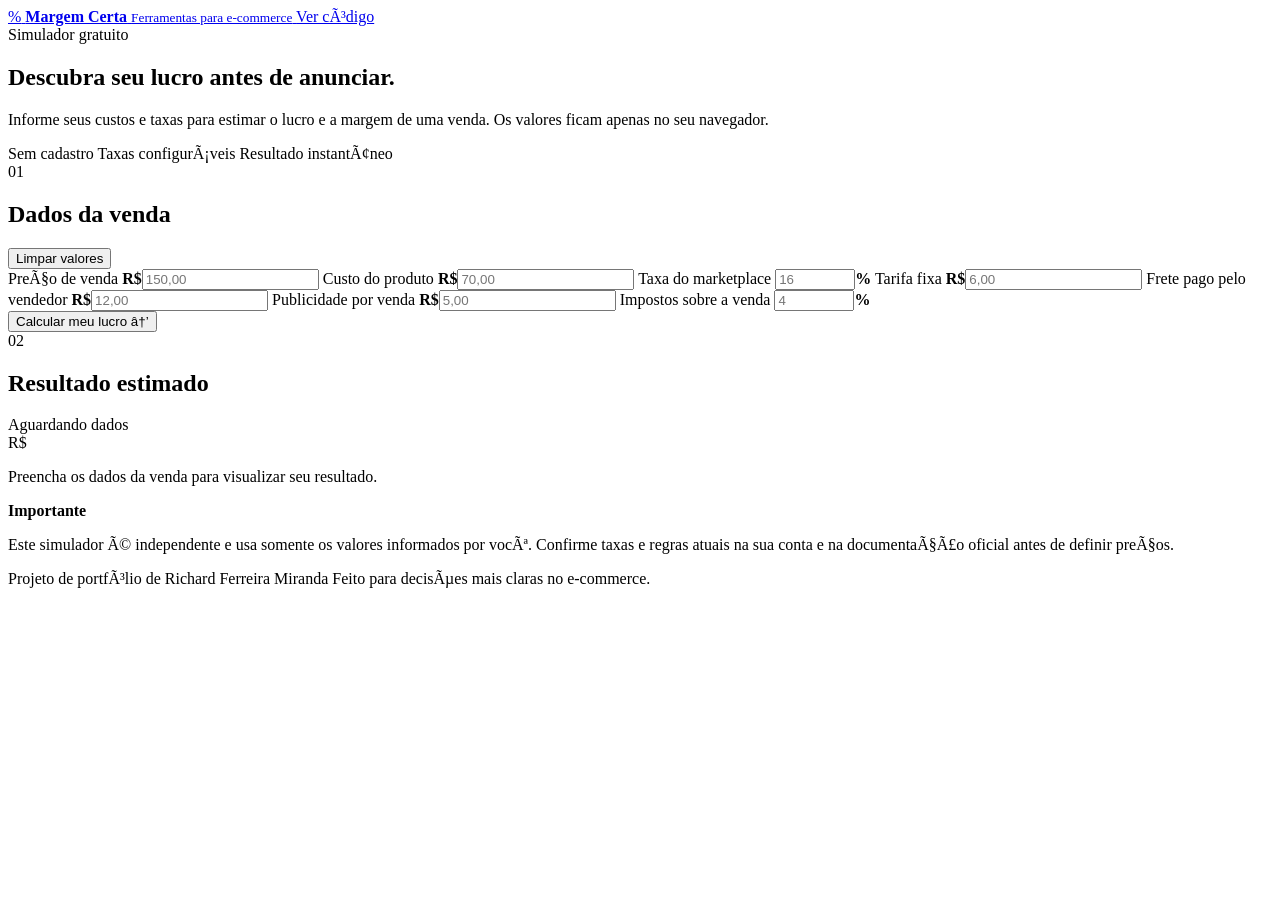
==== index.html @ 70ba0a5f "adiciona index.html" ====
<!doctype html>
<html lang="pt-BR">
  <head>
    <meta charset="utf-8">
    <meta name="viewport" content="width=device-width, initial-scale=1">
    <meta name="description" content="Simule custos, lucro e margem de vendas em marketplaces com taxas configurÃ¡veis.">
    <meta name="theme-color" content="#102a43">
    <title>Calculadora de Lucro para E-commerce</title>
    <link rel="stylesheet" href="assets/styles.css">
  </head>
  <body>
    <header class="site-header">
      <a class="brand" href="./" aria-label="InÃ­cio da Calculadora E-commerce">
        <span class="brand-mark" aria-hidden="true">%</span>
        <span>
          <strong>Margem Certa</strong>
          <small>Ferramentas para e-commerce</small>
        </span>
      </a>
      <a class="github-link" href="https://github.com/richardferreiramiranda/portfolio-automacao-ecommerce" target="_blank" rel="noreferrer">Ver cÃ³digo</a>
    </header>

    <main>
      <section class="hero">
        <div class="eyebrow">Simulador gratuito</div>
        <h1>Descubra seu lucro <span>antes de anunciar.</span></h1>
        <p>Informe seus custos e taxas para estimar o lucro e a margem de uma venda. Os valores ficam apenas no seu navegador.</p>
        <div class="trust-row" aria-label="CaracterÃ­sticas">
          <span>Sem cadastro</span>
          <span>Taxas configurÃ¡veis</span>
          <span>Resultado instantÃ¢neo</span>
        </div>
      </section>

      <section class="calculator-shell" aria-labelledby="titulo-calculadora">
        <form id="calculator-form" class="calculator-form">
          <div class="section-heading">
            <div>
              <span class="step">01</span>
              <h2 id="titulo-calculadora">Dados da venda</h2>
            </div>
            <button class="text-button" id="reset-button" type="reset">Limpar valores</button>
          </div>

          <div class="field-grid">
            <label class="field featured-field">
              <span>PreÃ§o de venda</span>
              <span class="money-input"><b>R$</b><input id="preco-venda" name="precoVenda" type="number" min="0.01" step="0.01" inputmode="decimal" placeholder="150,00" required></span>
            </label>
            <label class="field">
              <span>Custo do produto</span>
              <span class="money-input"><b>R$</b><input id="custo-produto" name="custoProduto" type="number" min="0" step="0.01" inputmode="decimal" placeholder="70,00" required></span>
            </label>
            <label class="field">
              <span>Taxa do marketplace</span>
              <span class="suffix-input"><input id="taxa-percentual" name="taxaPercentual" type="number" min="0" max="100" step="0.01" inputmode="decimal" placeholder="16"><b>%</b></span>
            </label>
            <label class="field">
              <span>Tarifa fixa</span>
              <span class="money-input"><b>R$</b><input id="tarifa-fixa" name="tarifaFixa" type="number" min="0" step="0.01" inputmode="decimal" placeholder="6,00"></span>
            </label>
            <label class="field">
              <span>Frete pago pelo vendedor</span>
              <span class="money-input"><b>R$</b><input id="frete" name="frete" type="number" min="0" step="0.01" inputmode="decimal" placeholder="12,00"></span>
            </label>
            <label class="field">
              <span>Publicidade por venda</span>
              <span class="money-input"><b>R$</b><input id="publicidade" name="publicidade" type="number" min="0" step="0.01" inputmode="decimal" placeholder="5,00"></span>
            </label>
            <label class="field">
              <span>Impostos sobre a venda</span>
              <span class="suffix-input"><input id="impostos-percentual" name="impostosPercentual" type="number" min="0" max="100" step="0.01" inputmode="decimal" placeholder="4"><b>%</b></span>
            </label>
          </div>

          <p id="form-error" class="form-error" role="alert" hidden></p>
          <button class="primary-button" type="submit">Calcular meu lucro <span aria-hidden="true">â†’</span></button>
        </form>

        <aside class="result-panel" aria-labelledby="titulo-resultado">
          <div class="section-heading result-heading">
            <div>
              <span class="step light">02</span>
              <h2 id="titulo-resultado">Resultado estimado</h2>
            </div>
            <span id="result-status" class="status neutral">Aguardando dados</span>
          </div>

          <div id="empty-result" class="empty-result">
            <span class="empty-symbol" aria-hidden="true">R$</span>
            <p>Preencha os dados da venda para visualizar seu resultado.</p>
          </div>

          <div id="result-content" class="result-content" aria-live="polite" hidden>
            <div class="profit-card">
              <span>Lucro estimado</span>
              <strong id="lucro-resultado">R$ 0,00</strong>
              <small id="mensagem-resultado">Resultado apÃ³s todos os custos informados</small>
            </div>

            <div class="margin-block">
              <div>
                <span>Margem sobre a venda</span>
                <strong id="margem-resultado">0,00%</strong>
              </div>
              <div class="meter" aria-hidden="true"><span id="margin-meter"></span></div>
            </div>

            <dl class="breakdown">
              <div><dt>PreÃ§o de venda</dt><dd id="venda-resultado">R$ 0,00</dd></div>
              <div><dt>Taxas e impostos</dt><dd id="taxas-resultado">âˆ’ R$ 0,00</dd></div>
              <div><dt>Custos operacionais</dt><dd id="custos-resultado">âˆ’ R$ 0,00</dd></div>
              <div class="total-line"><dt>Custo total</dt><dd id="total-resultado">R$ 0,00</dd></div>
            </dl>

            <button id="share-button" class="share-button" type="button">Copiar link desta simulaÃ§Ã£o</button>
            <p id="share-feedback" class="share-feedback" aria-live="polite"></p>
          </div>
        </aside>
      </section>

      <section class="notice">
        <strong>Importante</strong>
        <p>Este simulador Ã© independente e usa somente os valores informados por vocÃª. Confirme taxas e regras atuais na sua conta e na documentaÃ§Ã£o oficial antes de definir preÃ§os.</p>
      </section>
    </main>

    <footer>
      <span>Projeto de portfÃ³lio de Richard Ferreira Miranda</span>
      <span>Feito para decisÃµes mais claras no e-commerce.</span>
    </footer>

    <script src="assets/app.js"></script>
  </body>
</html>
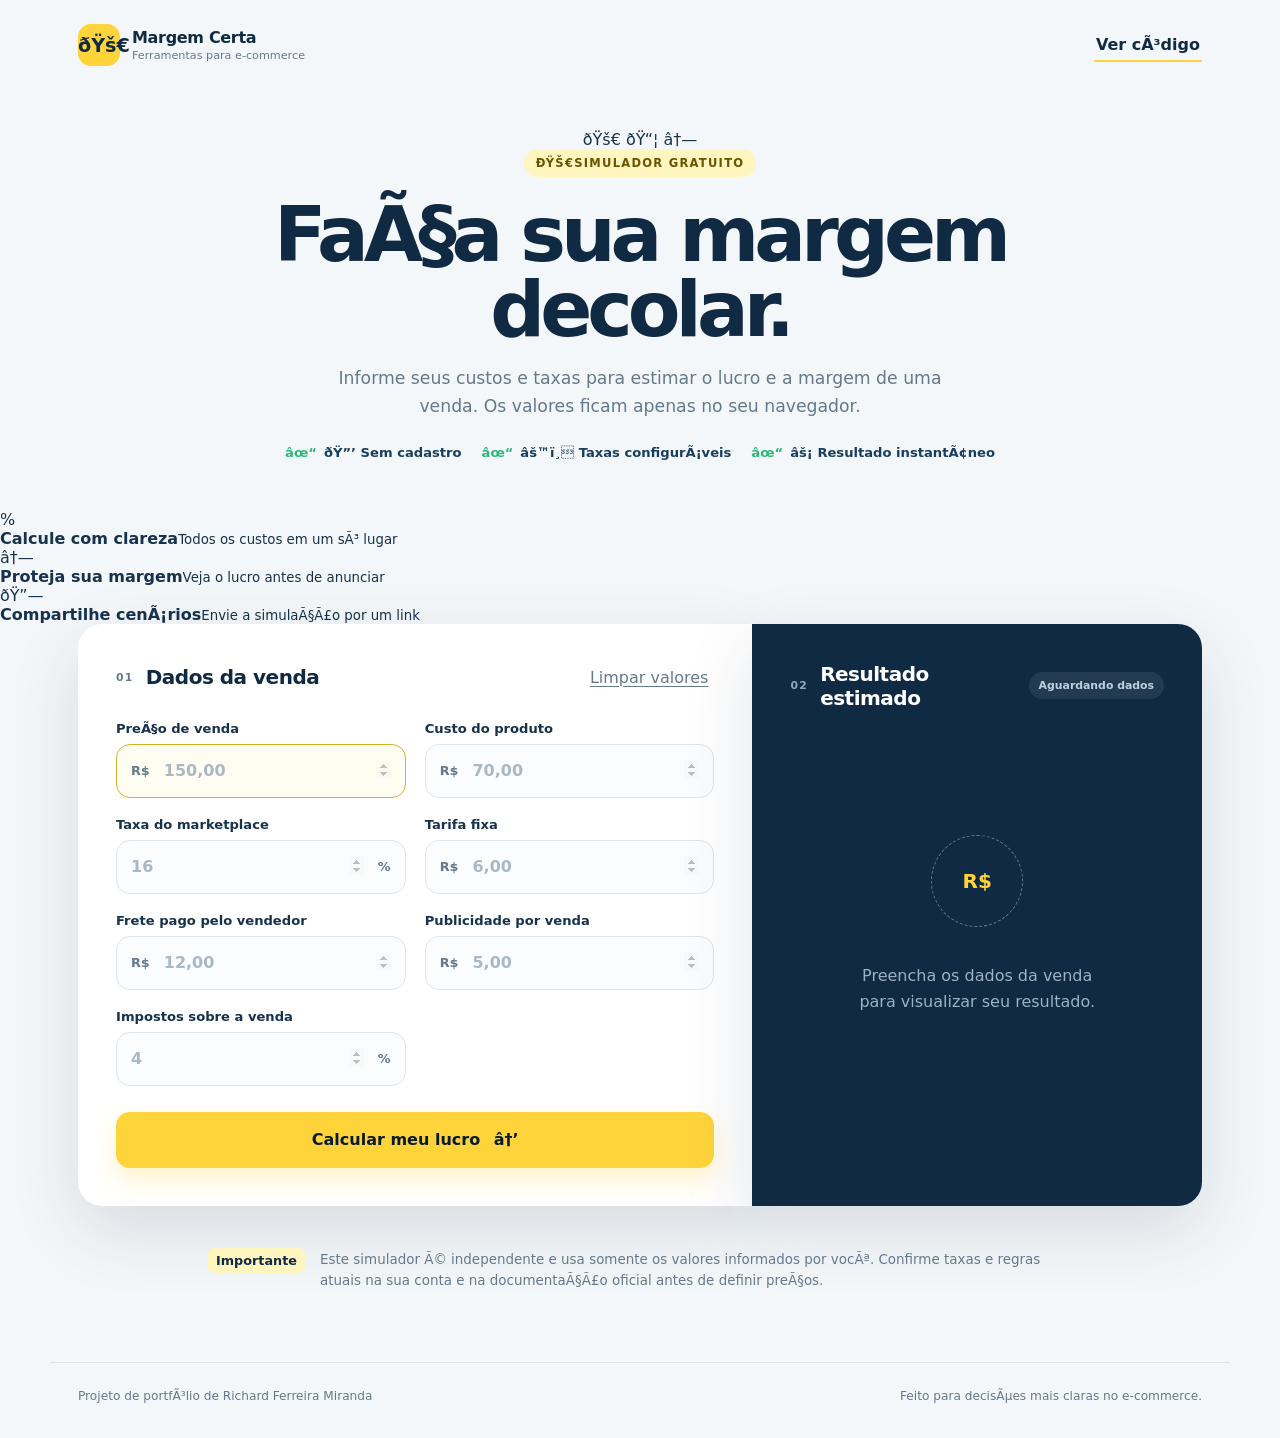
==== commit 1db20f97: "adiciona identidade visual com foguetes" ====
--- a/index.html
+++ b/index.html
@@ -11,7 +11,7 @@
   <body>
     <header class="site-header">
       <a class="brand" href="./" aria-label="InÃ­cio da Calculadora E-commerce">
-        <span class="brand-mark" aria-hidden="true">%</span>
+        <span class="brand-mark" aria-hidden="true"><span>ðŸš€</span></span>
         <span>
           <strong>Margem Certa</strong>
           <small>Ferramentas para e-commerce</small>
@@ -22,14 +22,36 @@
 
     <main>
       <section class="hero">
-        <div class="eyebrow">Simulador gratuito</div>
-        <h1>Descubra seu lucro <span>antes de anunciar.</span></h1>
+        <div class="hero-icons" aria-hidden="true">
+          <span class="hero-icon rocket-icon">ðŸš€</span>
+          <span class="hero-icon parcel-icon">ðŸ“¦</span>
+          <span class="hero-icon chart-icon">â†—</span>
+          <span class="orbit orbit-one"></span>
+          <span class="orbit orbit-two"></span>
+        </div>
+        <div class="eyebrow"><span aria-hidden="true">ðŸš€</span> Simulador gratuito</div>
+        <h1>FaÃ§a sua margem <span>decolar.</span></h1>
         <p>Informe seus custos e taxas para estimar o lucro e a margem de uma venda. Os valores ficam apenas no seu navegador.</p>
         <div class="trust-row" aria-label="CaracterÃ­sticas">
-          <span>Sem cadastro</span>
-          <span>Taxas configurÃ¡veis</span>
-          <span>Resultado instantÃ¢neo</span>
+          <span><b aria-hidden="true">ðŸ”’</b> Sem cadastro</span>
+          <span><b aria-hidden="true">âš™ï¸</b> Taxas configurÃ¡veis</span>
+          <span><b aria-hidden="true">âš¡</b> Resultado instantÃ¢neo</span>
         </div>
+      </section>
+
+      <section class="feature-strip" aria-label="BenefÃ­cios da calculadora">
+        <article>
+          <span class="feature-icon calculator-icon" aria-hidden="true">%</span>
+          <div><strong>Calcule com clareza</strong><small>Todos os custos em um sÃ³ lugar</small></div>
+        </article>
+        <article>
+          <span class="feature-icon growth-icon" aria-hidden="true">â†—</span>
+          <div><strong>Proteja sua margem</strong><small>Veja o lucro antes de anunciar</small></div>
+        </article>
+        <article>
+          <span class="feature-icon share-icon" aria-hidden="true">ðŸ”—</span>
+          <div><strong>Compartilhe cenÃ¡rios</strong><small>Envie a simulaÃ§Ã£o por um link</small></div>
+        </article>
       </section>
 
       <section class="calculator-shell" aria-labelledby="titulo-calculadora">
--- a/assets/styles.css
+++ b/assets/styles.css
@@ -0,0 +1,155 @@
+:root {
+  --navy: #102a43;
+  --navy-deep: #071b2e;
+  --navy-soft: #183f5f;
+  --yellow: #ffd43b;
+  --yellow-soft: #fff5bf;
+  --green: #2fb67b;
+  --red: #f26b6b;
+  --ink: #17324d;
+  --muted: #65798c;
+  --line: #dce5ec;
+  --surface: #ffffff;
+  --canvas: #f4f7f9;
+  --radius-lg: 24px;
+  --radius-md: 14px;
+  --shadow: 0 24px 70px rgba(16, 42, 67, 0.13);
+  font-family: Inter, ui-sans-serif, system-ui, -apple-system, BlinkMacSystemFont, "Segoe UI", sans-serif;
+  color: var(--ink);
+  background: var(--canvas);
+  font-synthesis: none;
+}
+
+* { box-sizing: border-box; }
+
+body { margin: 0; min-width: 320px; background: var(--canvas); }
+
+button, input { font: inherit; }
+
+button, a { -webkit-tap-highlight-color: transparent; }
+
+.site-header {
+  max-width: 1180px;
+  margin: 0 auto;
+  padding: 24px 28px;
+  display: flex;
+  align-items: center;
+  justify-content: space-between;
+}
+
+.brand { color: var(--navy); text-decoration: none; display: flex; align-items: center; gap: 12px; }
+.brand-mark { width: 42px; height: 42px; display: grid; place-items: center; border-radius: 13px; background: var(--yellow); font-weight: 900; font-size: 1.2rem; }
+.brand strong, .brand small { display: block; }
+.brand strong { font-size: 1rem; letter-spacing: -0.02em; }
+.brand small { color: var(--muted); margin-top: 2px; font-size: 0.7rem; }
+.github-link { color: var(--navy); text-decoration: none; font-weight: 750; border-bottom: 2px solid var(--yellow); padding: 6px 2px; }
+
+main { overflow: hidden; }
+
+.hero { max-width: 860px; margin: 40px auto 50px; padding: 0 28px; text-align: center; }
+.eyebrow { display: inline-flex; padding: 7px 12px; border-radius: 999px; background: var(--yellow-soft); color: #6b5400; text-transform: uppercase; letter-spacing: 0.11em; font-size: 0.72rem; font-weight: 850; }
+.hero h1 { margin: 20px auto 16px; max-width: 780px; color: var(--navy); font-size: clamp(2.35rem, 6vw, 4.8rem); line-height: 0.98; letter-spacing: -0.065em; }
+.hero h1 span { position: relative; white-space: nowrap; }
+.hero h1 span::after { content: ""; position: absolute; z-index: -1; left: 1%; right: -1%; bottom: 3px; height: 18%; background: var(--yellow); border-radius: 99px; transform: rotate(-1deg); }
+.hero p { max-width: 650px; margin: 0 auto; color: var(--muted); font-size: 1.08rem; line-height: 1.65; }
+.trust-row { margin-top: 24px; display: flex; justify-content: center; gap: 20px; flex-wrap: wrap; color: var(--navy-soft); font-size: 0.82rem; font-weight: 700; }
+.trust-row span::before { content: "âœ“"; color: var(--green); margin-right: 7px; }
+
+.calculator-shell { max-width: 1180px; margin: 0 auto; padding: 0 28px; display: grid; grid-template-columns: minmax(0, 1.2fr) minmax(340px, 0.8fr); align-items: stretch; }
+.calculator-form, .result-panel { padding: 38px; }
+.calculator-form { background: var(--surface); border-radius: var(--radius-lg) 0 0 var(--radius-lg); box-shadow: var(--shadow); }
+.result-panel { background: var(--navy); color: white; border-radius: 0 var(--radius-lg) var(--radius-lg) 0; box-shadow: var(--shadow); }
+.section-heading { display: flex; align-items: center; justify-content: space-between; gap: 16px; margin-bottom: 28px; }
+.section-heading > div { display: flex; align-items: center; gap: 12px; }
+.section-heading h2 { margin: 0; color: var(--navy); font-size: 1.25rem; letter-spacing: -0.025em; }
+.step { color: var(--muted); font-size: 0.68rem; font-weight: 850; letter-spacing: 0.12em; }
+.step.light { color: #8da8bd; }
+.text-button { border: 0; padding: 6px; color: var(--muted); background: transparent; cursor: pointer; text-decoration: underline; text-underline-offset: 3px; }
+.text-button:hover { color: var(--navy); }
+
+.field-grid { display: grid; grid-template-columns: repeat(2, minmax(0, 1fr)); gap: 19px; }
+.field { display: grid; gap: 8px; }
+.field > span:first-child { color: var(--ink); font-size: 0.82rem; font-weight: 720; }
+.money-input, .suffix-input { min-height: 54px; display: flex; align-items: center; border: 1px solid var(--line); border-radius: var(--radius-md); background: #fbfcfd; transition: border-color 160ms, box-shadow 160ms, background 160ms; }
+.money-input:focus-within, .suffix-input:focus-within { border-color: var(--navy); background: white; box-shadow: 0 0 0 4px rgba(16, 42, 67, 0.08); }
+.money-input b, .suffix-input b { color: var(--muted); font-size: 0.8rem; padding: 0 14px; }
+.money-input input, .suffix-input input { width: 100%; min-width: 0; border: 0; outline: 0; background: transparent; color: var(--navy); font-weight: 760; }
+.money-input input { padding: 16px 14px 16px 0; }
+.suffix-input input { padding: 16px 0 16px 14px; }
+.featured-field .money-input { border-color: #d3b326; background: #fffdf1; }
+input::placeholder { color: #aab8c4; }
+input::-webkit-inner-spin-button { opacity: 0.35; }
+.form-error { margin: 18px 0 0; padding: 12px 14px; background: #fff0f0; color: #9a2b2b; border-radius: 10px; font-size: 0.85rem; }
+.primary-button { width: 100%; min-height: 56px; margin-top: 26px; border: 0; border-radius: var(--radius-md); background: var(--yellow); color: var(--navy-deep); font-weight: 850; cursor: pointer; box-shadow: 0 12px 26px rgba(255, 212, 59, 0.28); transition: transform 160ms, box-shadow 160ms; }
+.primary-button:hover { transform: translateY(-2px); box-shadow: 0 16px 32px rgba(255, 212, 59, 0.4); }
+.primary-button:active { transform: translateY(0); }
+.primary-button span { margin-left: 8px; }
+
+.result-heading h2 { color: white; }
+.status { border-radius: 999px; padding: 7px 10px; font-size: 0.68rem; font-weight: 820; white-space: nowrap; }
+.status.neutral { color: #bdd0df; background: rgba(255,255,255,0.08); }
+.status.positive { color: #aaf0d1; background: rgba(47,182,123,0.17); }
+.status.negative { color: #ffc0c0; background: rgba(242,107,107,0.17); }
+.empty-result { min-height: 390px; display: grid; place-content: center; text-align: center; color: #9db2c3; }
+.empty-symbol { width: 92px; height: 92px; margin: 0 auto 20px; display: grid; place-items: center; border: 1px dashed #5e7a91; border-radius: 50%; color: var(--yellow); font-weight: 900; font-size: 1.25rem; }
+.empty-result p { max-width: 250px; line-height: 1.6; }
+.profit-card { padding: 25px; border-radius: 18px; background: linear-gradient(135deg, var(--yellow), #ffec8a); color: var(--navy-deep); }
+.profit-card span, .profit-card small { display: block; }
+.profit-card span { font-size: 0.78rem; font-weight: 800; text-transform: uppercase; letter-spacing: 0.08em; }
+.profit-card strong { display: block; margin: 8px 0 4px; font-size: clamp(2rem, 4vw, 3rem); letter-spacing: -0.055em; }
+.profit-card small { color: #5f551f; line-height: 1.4; }
+.profit-card.loss { background: linear-gradient(135deg, #ffb2b2, #ffd6d6); }
+.margin-block { margin: 25px 0; }
+.margin-block > div:first-child { display: flex; justify-content: space-between; align-items: baseline; gap: 16px; }
+.margin-block span { color: #a9becf; font-size: 0.83rem; }
+.margin-block strong { color: white; font-size: 1.2rem; }
+.meter { height: 8px; margin-top: 12px; overflow: hidden; border-radius: 999px; background: rgba(255,255,255,0.09); }
+.meter span { display: block; height: 100%; width: 0; border-radius: inherit; background: var(--green); transition: width 450ms ease; }
+.meter span.negative { background: var(--red); }
+.breakdown { margin: 0; }
+.breakdown div { display: flex; justify-content: space-between; gap: 24px; padding: 12px 0; border-bottom: 1px solid rgba(255,255,255,0.08); }
+.breakdown dt { color: #a9becf; font-size: 0.83rem; }
+.breakdown dd { margin: 0; color: white; font-weight: 750; font-size: 0.86rem; text-align: right; }
+.breakdown .total-line { border-bottom: 0; padding-top: 17px; }
+.total-line dt, .total-line dd { color: var(--yellow); font-weight: 850; }
+.share-button { width: 100%; min-height: 48px; margin-top: 20px; border: 1px solid #4b687f; border-radius: 12px; background: transparent; color: white; font-weight: 750; cursor: pointer; }
+.share-button:hover { border-color: var(--yellow); color: var(--yellow); }
+.share-feedback { min-height: 18px; margin: 8px 0 0; color: #aaf0d1; text-align: center; font-size: 0.76rem; }
+
+.notice { max-width: 920px; margin: 42px auto 0; padding: 0 28px; display: flex; align-items: flex-start; gap: 15px; color: var(--muted); }
+.notice strong { color: var(--navy); font-size: 0.8rem; background: var(--yellow-soft); padding: 5px 8px; border-radius: 6px; }
+.notice p { margin: 1px 0 0; font-size: 0.84rem; line-height: 1.6; }
+footer { max-width: 1180px; margin: 70px auto 0; padding: 26px 28px 35px; border-top: 1px solid var(--line); display: flex; justify-content: space-between; gap: 20px; color: var(--muted); font-size: 0.76rem; }
+
+button:focus-visible, a:focus-visible, input:focus-visible { outline: 3px solid #5ba8e6; outline-offset: 3px; }
+
+@media (max-width: 880px) {
+  .hero { margin-top: 25px; }
+  .calculator-shell { grid-template-columns: 1fr; max-width: 700px; }
+  .calculator-form { border-radius: var(--radius-lg) var(--radius-lg) 0 0; }
+  .result-panel { border-radius: 0 0 var(--radius-lg) var(--radius-lg); }
+  .empty-result { min-height: 260px; }
+}
+
+@media (max-width: 570px) {
+  .site-header { padding: 18px; }
+  .github-link { font-size: 0.8rem; }
+  .brand small { display: none; }
+  .hero { padding: 0 18px; margin-bottom: 34px; }
+  .hero h1 { font-size: 2.65rem; }
+  .hero p { font-size: 0.96rem; }
+  .trust-row { gap: 10px 16px; }
+  .calculator-shell { padding: 0 14px; }
+  .calculator-form, .result-panel { padding: 26px 20px; }
+  .field-grid { grid-template-columns: 1fr; }
+  .section-heading { align-items: flex-start; }
+  .result-heading { align-items: center; }
+  .notice { padding: 0 18px; display: block; }
+  .notice p { margin-top: 10px; }
+  footer { margin-top: 50px; padding: 24px 18px; display: grid; }
+}
+
+@media (prefers-reduced-motion: reduce) {
+  *, *::before, *::after { scroll-behavior: auto !important; transition: none !important; }
+}
+
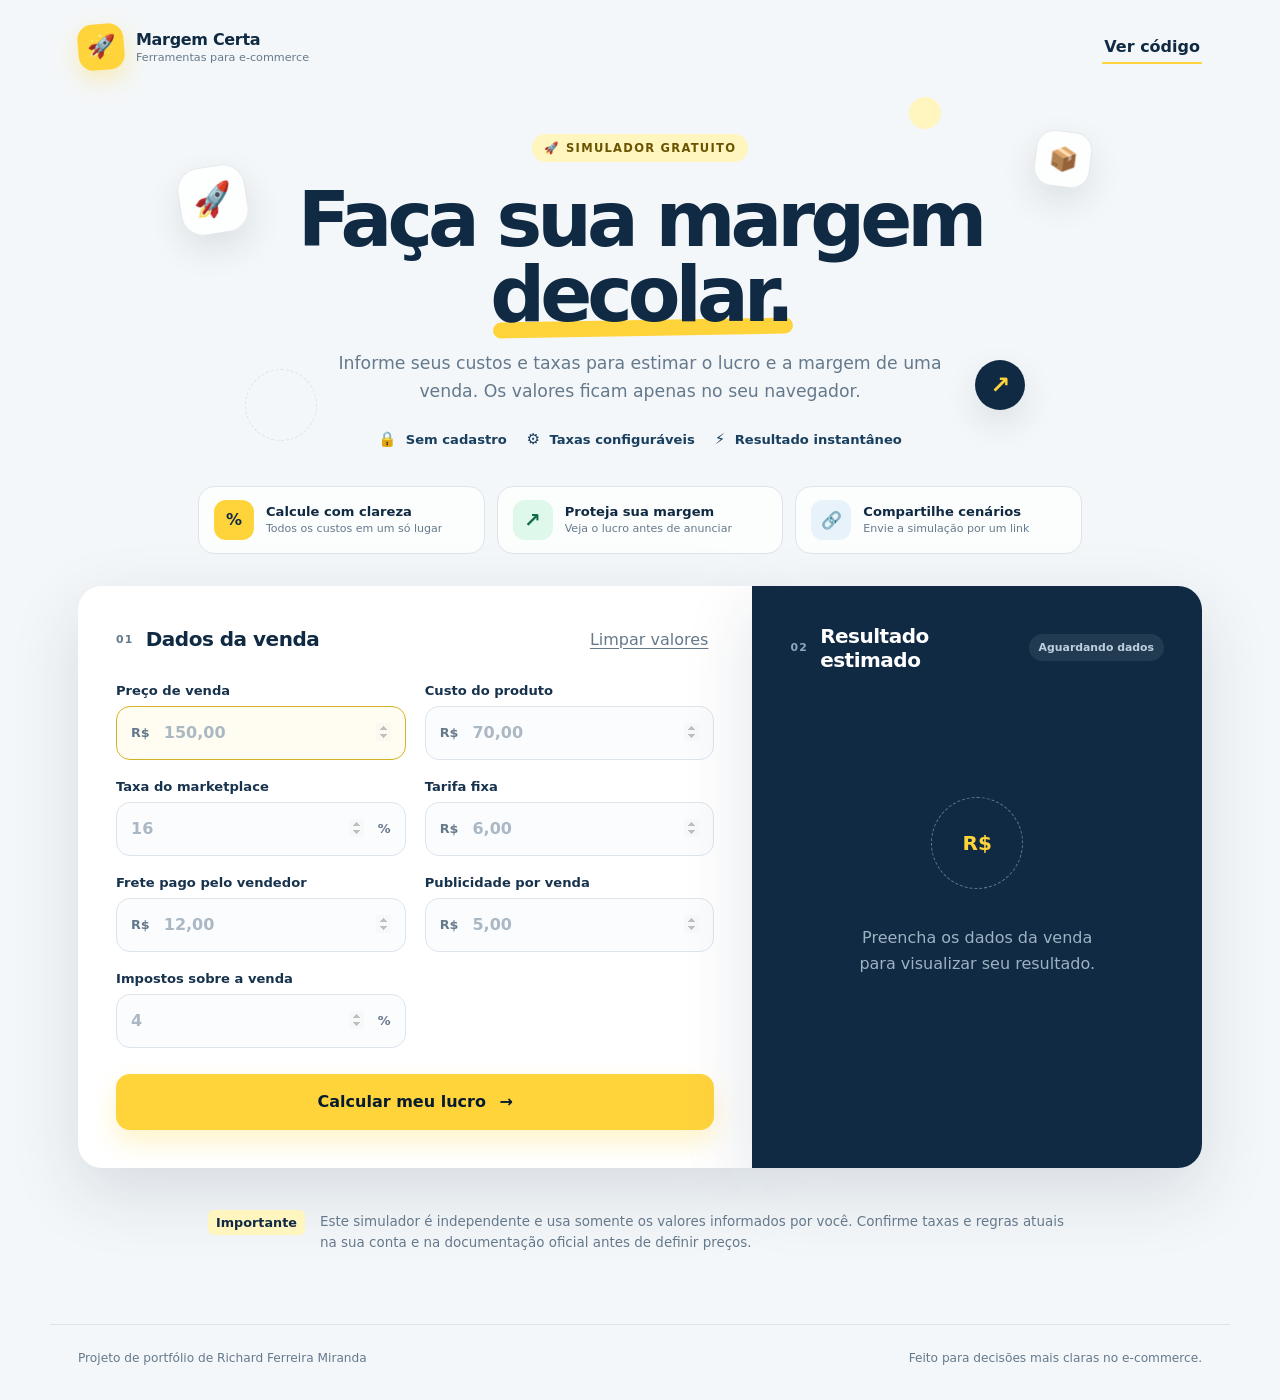
==== commit ad2d4b1f: "corrige UTF-8 em index.html" ====
--- a/index.html
+++ b/index.html
@@ -3,54 +3,54 @@
   <head>
     <meta charset="utf-8">
     <meta name="viewport" content="width=device-width, initial-scale=1">
-    <meta name="description" content="Simule custos, lucro e margem de vendas em marketplaces com taxas configurÃ¡veis.">
+    <meta name="description" content="Simule custos, lucro e margem de vendas em marketplaces com taxas configuráveis.">
     <meta name="theme-color" content="#102a43">
     <title>Calculadora de Lucro para E-commerce</title>
-    <link rel="stylesheet" href="assets/styles.css">
+    <link rel="stylesheet" href="assets/styles.css?v=20260713-2">
   </head>
   <body>
     <header class="site-header">
-      <a class="brand" href="./" aria-label="InÃ­cio da Calculadora E-commerce">
-        <span class="brand-mark" aria-hidden="true"><span>ðŸš€</span></span>
+      <a class="brand" href="./" aria-label="Início da Calculadora E-commerce">
+        <span class="brand-mark" aria-hidden="true"><span>🚀</span></span>
         <span>
           <strong>Margem Certa</strong>
           <small>Ferramentas para e-commerce</small>
         </span>
       </a>
-      <a class="github-link" href="https://github.com/richardferreiramiranda/portfolio-automacao-ecommerce" target="_blank" rel="noreferrer">Ver cÃ³digo</a>
+      <a class="github-link" href="https://github.com/richardferreiramiranda/portfolio-automacao-ecommerce" target="_blank" rel="noreferrer">Ver código</a>
     </header>
 
     <main>
       <section class="hero">
         <div class="hero-icons" aria-hidden="true">
-          <span class="hero-icon rocket-icon">ðŸš€</span>
-          <span class="hero-icon parcel-icon">ðŸ“¦</span>
-          <span class="hero-icon chart-icon">â†—</span>
+          <span class="hero-icon rocket-icon">🚀</span>
+          <span class="hero-icon parcel-icon">📦</span>
+          <span class="hero-icon chart-icon">↗</span>
           <span class="orbit orbit-one"></span>
           <span class="orbit orbit-two"></span>
         </div>
-        <div class="eyebrow"><span aria-hidden="true">ðŸš€</span> Simulador gratuito</div>
-        <h1>FaÃ§a sua margem <span>decolar.</span></h1>
+        <div class="eyebrow"><span aria-hidden="true">🚀</span> Simulador gratuito</div>
+        <h1>Faça sua margem <span>decolar.</span></h1>
         <p>Informe seus custos e taxas para estimar o lucro e a margem de uma venda. Os valores ficam apenas no seu navegador.</p>
-        <div class="trust-row" aria-label="CaracterÃ­sticas">
-          <span><b aria-hidden="true">ðŸ”’</b> Sem cadastro</span>
-          <span><b aria-hidden="true">âš™ï¸</b> Taxas configurÃ¡veis</span>
-          <span><b aria-hidden="true">âš¡</b> Resultado instantÃ¢neo</span>
+        <div class="trust-row" aria-label="Características">
+          <span><b aria-hidden="true">🔒</b> Sem cadastro</span>
+          <span><b aria-hidden="true">⚙️</b> Taxas configuráveis</span>
+          <span><b aria-hidden="true">⚡</b> Resultado instantâneo</span>
         </div>
       </section>
 
-      <section class="feature-strip" aria-label="BenefÃ­cios da calculadora">
+      <section class="feature-strip" aria-label="Benefícios da calculadora">
         <article>
           <span class="feature-icon calculator-icon" aria-hidden="true">%</span>
-          <div><strong>Calcule com clareza</strong><small>Todos os custos em um sÃ³ lugar</small></div>
+          <div><strong>Calcule com clareza</strong><small>Todos os custos em um só lugar</small></div>
         </article>
         <article>
-          <span class="feature-icon growth-icon" aria-hidden="true">â†—</span>
+          <span class="feature-icon growth-icon" aria-hidden="true">↗</span>
           <div><strong>Proteja sua margem</strong><small>Veja o lucro antes de anunciar</small></div>
         </article>
         <article>
-          <span class="feature-icon share-icon" aria-hidden="true">ðŸ”—</span>
-          <div><strong>Compartilhe cenÃ¡rios</strong><small>Envie a simulaÃ§Ã£o por um link</small></div>
+          <span class="feature-icon share-icon" aria-hidden="true">🔗</span>
+          <div><strong>Compartilhe cenários</strong><small>Envie a simulação por um link</small></div>
         </article>
       </section>
 
@@ -66,7 +66,7 @@
 
           <div class="field-grid">
             <label class="field featured-field">
-              <span>PreÃ§o de venda</span>
+              <span>Preço de venda</span>
               <span class="money-input"><b>R$</b><input id="preco-venda" name="precoVenda" type="number" min="0.01" step="0.01" inputmode="decimal" placeholder="150,00" required></span>
             </label>
             <label class="field">
@@ -96,7 +96,7 @@
           </div>
 
           <p id="form-error" class="form-error" role="alert" hidden></p>
-          <button class="primary-button" type="submit">Calcular meu lucro <span aria-hidden="true">â†’</span></button>
+          <button class="primary-button" type="submit">Calcular meu lucro <span aria-hidden="true">→</span></button>
         </form>
 
         <aside class="result-panel" aria-labelledby="titulo-resultado">
@@ -117,7 +117,7 @@
             <div class="profit-card">
               <span>Lucro estimado</span>
               <strong id="lucro-resultado">R$ 0,00</strong>
-              <small id="mensagem-resultado">Resultado apÃ³s todos os custos informados</small>
+              <small id="mensagem-resultado">Resultado após todos os custos informados</small>
             </div>
 
             <div class="margin-block">
@@ -129,13 +129,13 @@
             </div>
 
             <dl class="breakdown">
-              <div><dt>PreÃ§o de venda</dt><dd id="venda-resultado">R$ 0,00</dd></div>
-              <div><dt>Taxas e impostos</dt><dd id="taxas-resultado">âˆ’ R$ 0,00</dd></div>
-              <div><dt>Custos operacionais</dt><dd id="custos-resultado">âˆ’ R$ 0,00</dd></div>
+              <div><dt>Preço de venda</dt><dd id="venda-resultado">R$ 0,00</dd></div>
+              <div><dt>Taxas e impostos</dt><dd id="taxas-resultado">− R$ 0,00</dd></div>
+              <div><dt>Custos operacionais</dt><dd id="custos-resultado">− R$ 0,00</dd></div>
               <div class="total-line"><dt>Custo total</dt><dd id="total-resultado">R$ 0,00</dd></div>
             </dl>
 
-            <button id="share-button" class="share-button" type="button">Copiar link desta simulaÃ§Ã£o</button>
+            <button id="share-button" class="share-button" type="button">Copiar link desta simulação</button>
             <p id="share-feedback" class="share-feedback" aria-live="polite"></p>
           </div>
         </aside>
@@ -143,16 +143,16 @@
 
       <section class="notice">
         <strong>Importante</strong>
-        <p>Este simulador Ã© independente e usa somente os valores informados por vocÃª. Confirme taxas e regras atuais na sua conta e na documentaÃ§Ã£o oficial antes de definir preÃ§os.</p>
+        <p>Este simulador é independente e usa somente os valores informados por você. Confirme taxas e regras atuais na sua conta e na documentação oficial antes de definir preços.</p>
       </section>
     </main>
 
     <footer>
-      <span>Projeto de portfÃ³lio de Richard Ferreira Miranda</span>
-      <span>Feito para decisÃµes mais claras no e-commerce.</span>
+      <span>Projeto de portfólio de Richard Ferreira Miranda</span>
+      <span>Feito para decisões mais claras no e-commerce.</span>
     </footer>
 
-    <script src="assets/app.js"></script>
+    <script src="assets/app.js?v=20260713-2"></script>
   </body>
 </html>
 
--- a/assets/styles.css
+++ b/assets/styles.css
@@ -38,7 +38,8 @@
 }
 
 .brand { color: var(--navy); text-decoration: none; display: flex; align-items: center; gap: 12px; }
-.brand-mark { width: 42px; height: 42px; display: grid; place-items: center; border-radius: 13px; background: var(--yellow); font-weight: 900; font-size: 1.2rem; }
+.brand-mark { width: 46px; height: 46px; display: grid; place-items: center; border-radius: 15px; background: var(--yellow); box-shadow: 0 9px 22px rgba(255, 212, 59, 0.34); transform: rotate(-5deg); }
+.brand-mark span { display: block; font-size: 1.42rem; filter: saturate(0.9); transform: rotate(5deg) translateY(-1px); }
 .brand strong, .brand small { display: block; }
 .brand strong { font-size: 1rem; letter-spacing: -0.02em; }
 .brand small { color: var(--muted); margin-top: 2px; font-size: 0.7rem; }
@@ -46,14 +47,36 @@
 
 main { overflow: hidden; }
 
-.hero { max-width: 860px; margin: 40px auto 50px; padding: 0 28px; text-align: center; }
-.eyebrow { display: inline-flex; padding: 7px 12px; border-radius: 999px; background: var(--yellow-soft); color: #6b5400; text-transform: uppercase; letter-spacing: 0.11em; font-size: 0.72rem; font-weight: 850; }
+.hero { position: relative; max-width: 940px; margin: 40px auto 38px; padding: 0 70px; text-align: center; isolation: isolate; }
+.hero-icons { position: absolute; inset: -30px 0 0; z-index: -1; pointer-events: none; }
+.hero-icon { position: absolute; display: grid; place-items: center; border: 1px solid rgba(16, 42, 67, 0.1); background: rgba(255,255,255,0.82); box-shadow: 0 14px 34px rgba(16, 42, 67, 0.11); backdrop-filter: blur(8px); }
+.rocket-icon { width: 68px; height: 68px; left: 1%; top: 18%; border-radius: 22px; font-size: 2rem; transform: rotate(-9deg); animation: float-rocket 4.8s ease-in-out infinite; }
+.parcel-icon { width: 56px; height: 56px; right: 2%; top: 8%; border-radius: 18px; font-size: 1.45rem; transform: rotate(7deg); animation: float-parcel 5.4s ease-in-out infinite; }
+.chart-icon { width: 50px; height: 50px; right: 9%; bottom: 11%; border-radius: 50%; background: var(--navy); color: var(--yellow); font-size: 1.5rem; font-weight: 900; animation: float-chart 4.2s ease-in-out infinite; }
+.orbit { position: absolute; border: 1px dashed rgba(16, 42, 67, 0.1); border-radius: 50%; }
+.orbit-one { width: 72px; height: 72px; left: 8%; bottom: 2%; }
+.orbit-two { width: 32px; height: 32px; right: 18%; top: -2%; background: var(--yellow-soft); border: 0; }
+.eyebrow { display: inline-flex; align-items: center; gap: 7px; padding: 7px 12px; border-radius: 999px; background: var(--yellow-soft); color: #6b5400; text-transform: uppercase; letter-spacing: 0.11em; font-size: 0.72rem; font-weight: 850; }
 .hero h1 { margin: 20px auto 16px; max-width: 780px; color: var(--navy); font-size: clamp(2.35rem, 6vw, 4.8rem); line-height: 0.98; letter-spacing: -0.065em; }
 .hero h1 span { position: relative; white-space: nowrap; }
 .hero h1 span::after { content: ""; position: absolute; z-index: -1; left: 1%; right: -1%; bottom: 3px; height: 18%; background: var(--yellow); border-radius: 99px; transform: rotate(-1deg); }
 .hero p { max-width: 650px; margin: 0 auto; color: var(--muted); font-size: 1.08rem; line-height: 1.65; }
 .trust-row { margin-top: 24px; display: flex; justify-content: center; gap: 20px; flex-wrap: wrap; color: var(--navy-soft); font-size: 0.82rem; font-weight: 700; }
-.trust-row span::before { content: "âœ“"; color: var(--green); margin-right: 7px; }
+.trust-row b { margin-right: 5px; font-size: 0.92rem; }
+
+.feature-strip { max-width: 940px; margin: 0 auto 32px; padding: 0 28px; display: grid; grid-template-columns: repeat(3, 1fr); gap: 12px; }
+.feature-strip article { min-width: 0; display: flex; align-items: center; gap: 12px; padding: 13px 15px; border: 1px solid var(--line); border-radius: 16px; background: rgba(255,255,255,0.72); }
+.feature-icon { flex: 0 0 auto; width: 40px; height: 40px; display: grid; place-items: center; border-radius: 12px; font-weight: 900; }
+.calculator-icon { color: var(--navy); background: var(--yellow); }
+.growth-icon { color: #126a49; background: #dff8ec; font-size: 1.25rem; }
+.share-icon { background: #e7f2fb; font-size: 1.05rem; }
+.feature-strip strong, .feature-strip small { display: block; }
+.feature-strip strong { color: var(--navy); font-size: 0.82rem; }
+.feature-strip small { margin-top: 3px; color: var(--muted); font-size: 0.69rem; white-space: nowrap; overflow: hidden; text-overflow: ellipsis; }
+
+@keyframes float-rocket { 0%, 100% { transform: rotate(-9deg) translateY(0); } 50% { transform: rotate(-4deg) translateY(-10px); } }
+@keyframes float-parcel { 0%, 100% { transform: rotate(7deg) translateY(0); } 50% { transform: rotate(3deg) translateY(8px); } }
+@keyframes float-chart { 0%, 100% { transform: translateY(0); } 50% { transform: translateY(-7px); } }
 
 .calculator-shell { max-width: 1180px; margin: 0 auto; padding: 0 28px; display: grid; grid-template-columns: minmax(0, 1.2fr) minmax(340px, 0.8fr); align-items: stretch; }
 .calculator-form, .result-panel { padding: 38px; }
@@ -125,6 +148,10 @@
 
 @media (max-width: 880px) {
   .hero { margin-top: 25px; }
+  .rocket-icon { left: 2%; }
+  .parcel-icon { right: 3%; }
+  .feature-strip { max-width: 700px; grid-template-columns: 1fr; }
+  .feature-strip small { white-space: normal; }
   .calculator-shell { grid-template-columns: 1fr; max-width: 700px; }
   .calculator-form { border-radius: var(--radius-lg) var(--radius-lg) 0 0; }
   .result-panel { border-radius: 0 0 var(--radius-lg) var(--radius-lg); }
@@ -135,10 +162,15 @@
   .site-header { padding: 18px; }
   .github-link { font-size: 0.8rem; }
   .brand small { display: none; }
-  .hero { padding: 0 18px; margin-bottom: 34px; }
+  .hero { padding: 0 18px; margin-bottom: 30px; }
+  .hero-icons { inset: -20px 0 0; }
+  .rocket-icon { width: 50px; height: 50px; left: 2%; top: 9%; border-radius: 16px; font-size: 1.35rem; opacity: 0.84; }
+  .parcel-icon { width: 43px; height: 43px; right: 3%; top: 14%; border-radius: 14px; font-size: 1.1rem; opacity: 0.8; }
+  .chart-icon, .orbit { display: none; }
   .hero h1 { font-size: 2.65rem; }
   .hero p { font-size: 0.96rem; }
   .trust-row { gap: 10px 16px; }
+  .feature-strip { padding: 0 18px; margin-bottom: 24px; }
   .calculator-shell { padding: 0 14px; }
   .calculator-form, .result-panel { padding: 26px 20px; }
   .field-grid { grid-template-columns: 1fr; }
@@ -151,5 +183,6 @@
 
 @media (prefers-reduced-motion: reduce) {
   *, *::before, *::after { scroll-behavior: auto !important; transition: none !important; }
+  .hero-icon { animation: none !important; }
 }
 
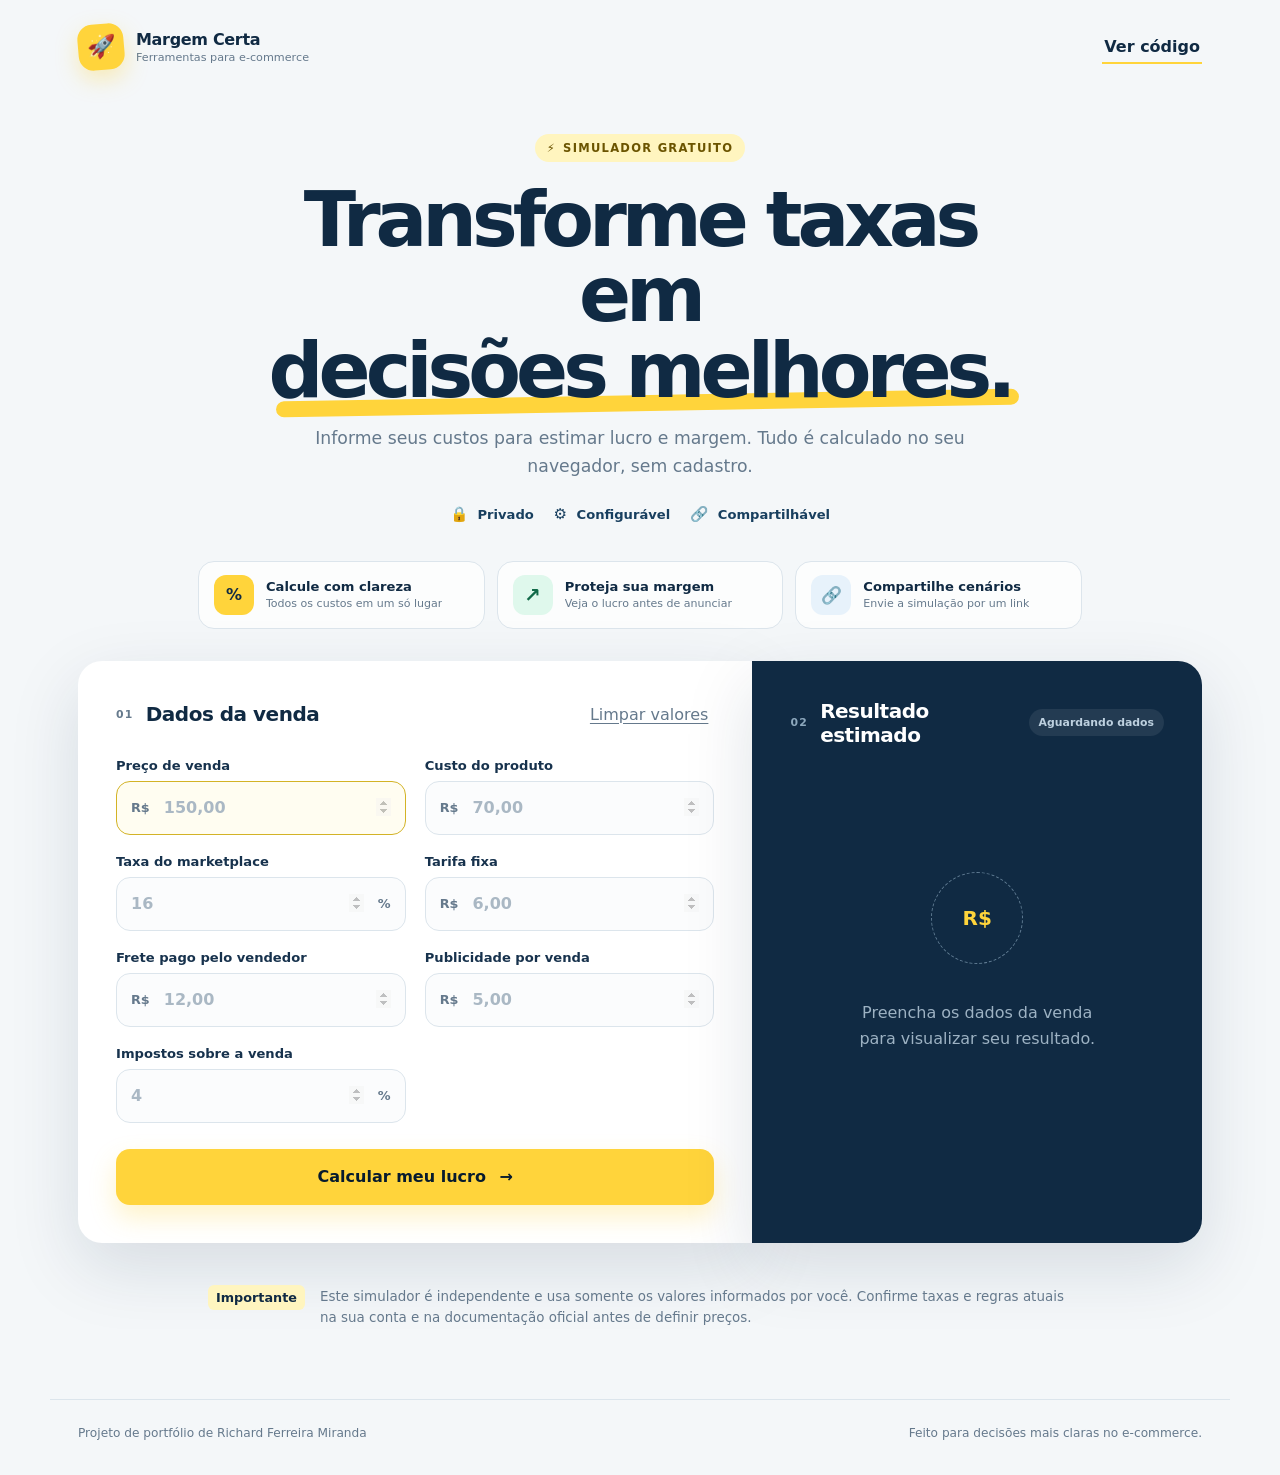
==== commit 91b43f88: "reorganiza cabecalho sobre o novo fundo" ====
--- a/index.html
+++ b/index.html
@@ -6,7 +6,8 @@
     <meta name="description" content="Simule custos, lucro e margem de vendas em marketplaces com taxas configuráveis.">
     <meta name="theme-color" content="#102a43">
     <title>Calculadora de Lucro para E-commerce</title>
-    <link rel="stylesheet" href="assets/styles.css?v=20260713-2">
+    <link rel="stylesheet" href="assets/background.css?v=20260713-3">
+    <link rel="stylesheet" href="assets/styles.css?v=20260713-3">
   </head>
   <body>
     <header class="site-header">
@@ -22,20 +23,15 @@
 
     <main>
       <section class="hero">
-        <div class="hero-icons" aria-hidden="true">
-          <span class="hero-icon rocket-icon">🚀</span>
-          <span class="hero-icon parcel-icon">📦</span>
-          <span class="hero-icon chart-icon">↗</span>
-          <span class="orbit orbit-one"></span>
-          <span class="orbit orbit-two"></span>
-        </div>
-        <div class="eyebrow"><span aria-hidden="true">🚀</span> Simulador gratuito</div>
-        <h1>Faça sua margem <span>decolar.</span></h1>
-        <p>Informe seus custos e taxas para estimar o lucro e a margem de uma venda. Os valores ficam apenas no seu navegador.</p>
-        <div class="trust-row" aria-label="Características">
-          <span><b aria-hidden="true">🔒</b> Sem cadastro</span>
-          <span><b aria-hidden="true">⚙️</b> Taxas configuráveis</span>
-          <span><b aria-hidden="true">⚡</b> Resultado instantâneo</span>
+        <div class="hero-copy">
+          <div class="eyebrow"><span aria-hidden="true">⚡</span> Simulador gratuito</div>
+          <h1>Transforme taxas em <span>decisões melhores.</span></h1>
+          <p>Informe seus custos para estimar lucro e margem. Tudo é calculado no seu navegador, sem cadastro.</p>
+          <div class="trust-row" aria-label="Características">
+            <span><b aria-hidden="true">🔒</b> Privado</span>
+            <span><b aria-hidden="true">⚙️</b> Configurável</span>
+            <span><b aria-hidden="true">🔗</b> Compartilhável</span>
+          </div>
         </div>
       </section>
 
@@ -152,7 +148,7 @@
       <span>Feito para decisões mais claras no e-commerce.</span>
     </footer>
 
-    <script src="assets/app.js?v=20260713-2"></script>
+    <script src="assets/app.js?v=20260713-3"></script>
   </body>
 </html>
 
--- a/assets/background.css
+++ b/assets/background.css
@@ -0,0 +1,2 @@
+:root { --calculator-background: url("[data-uri]"); }
+
